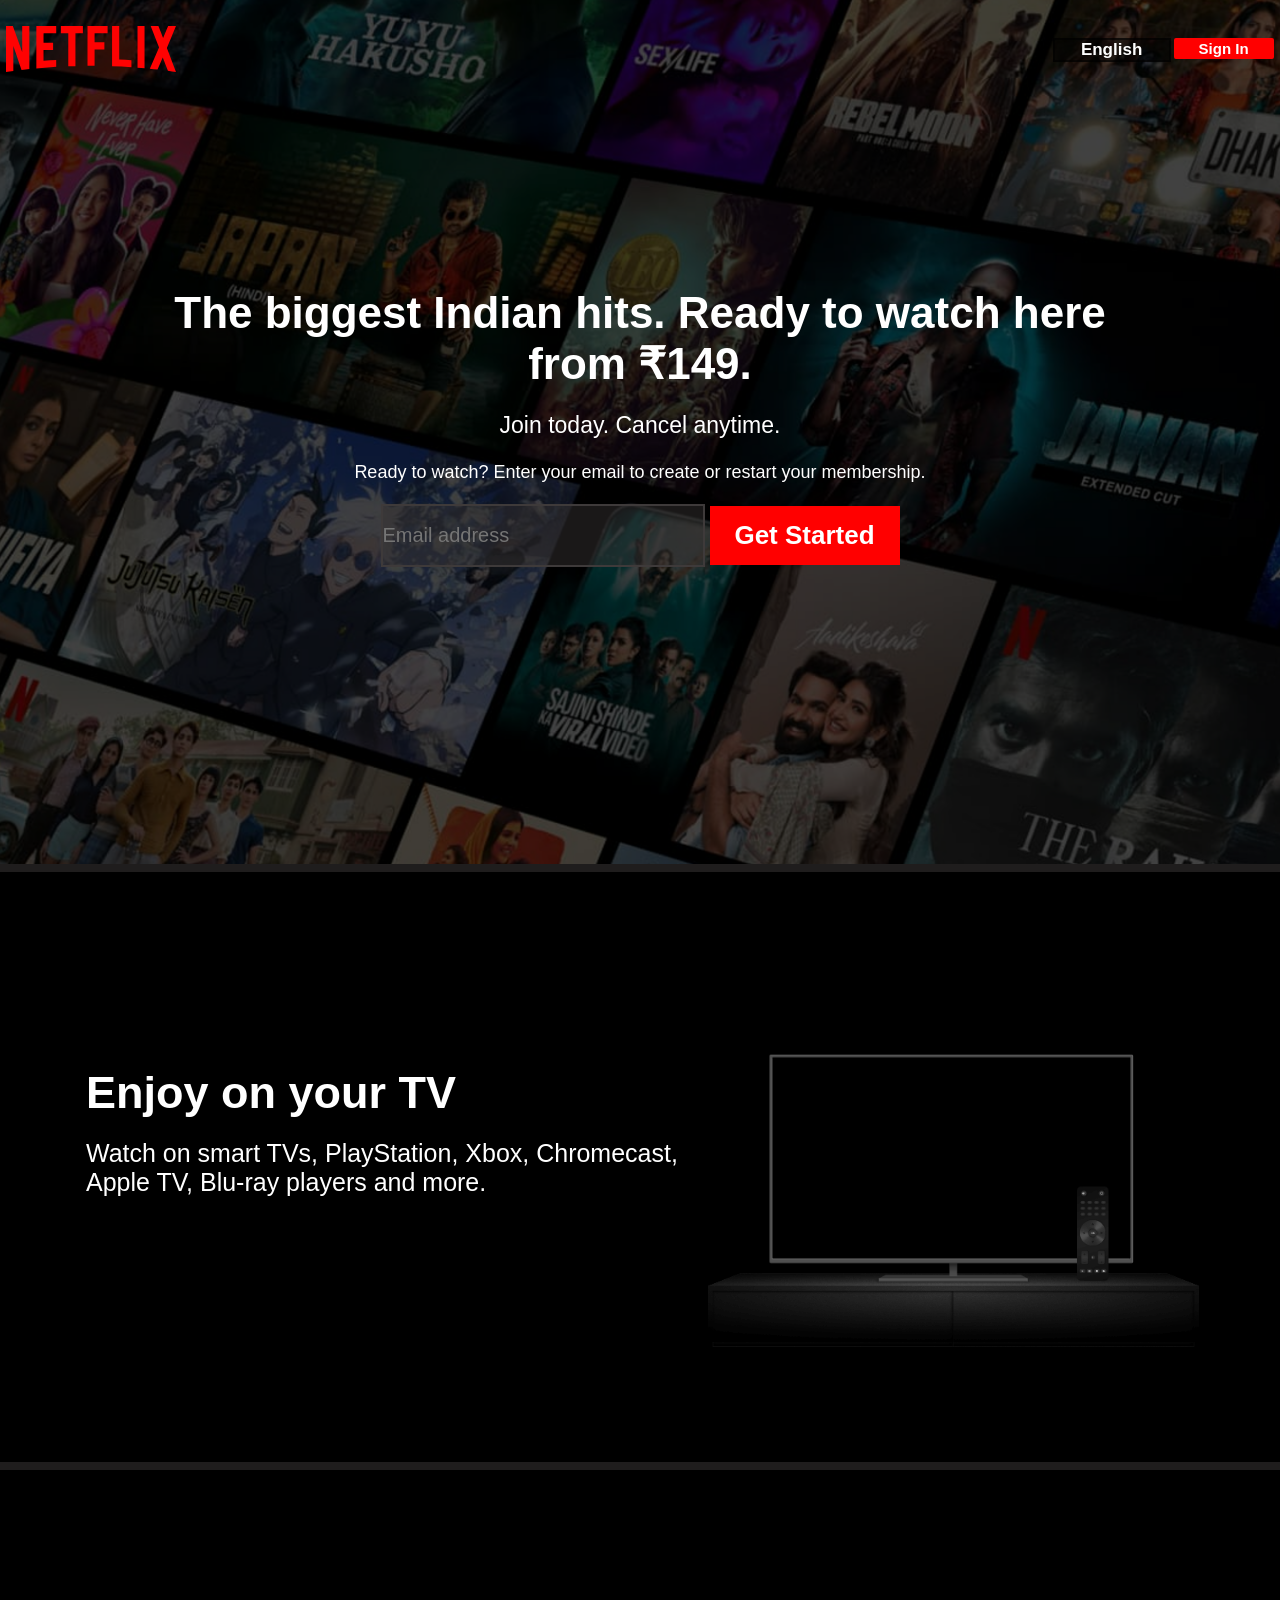
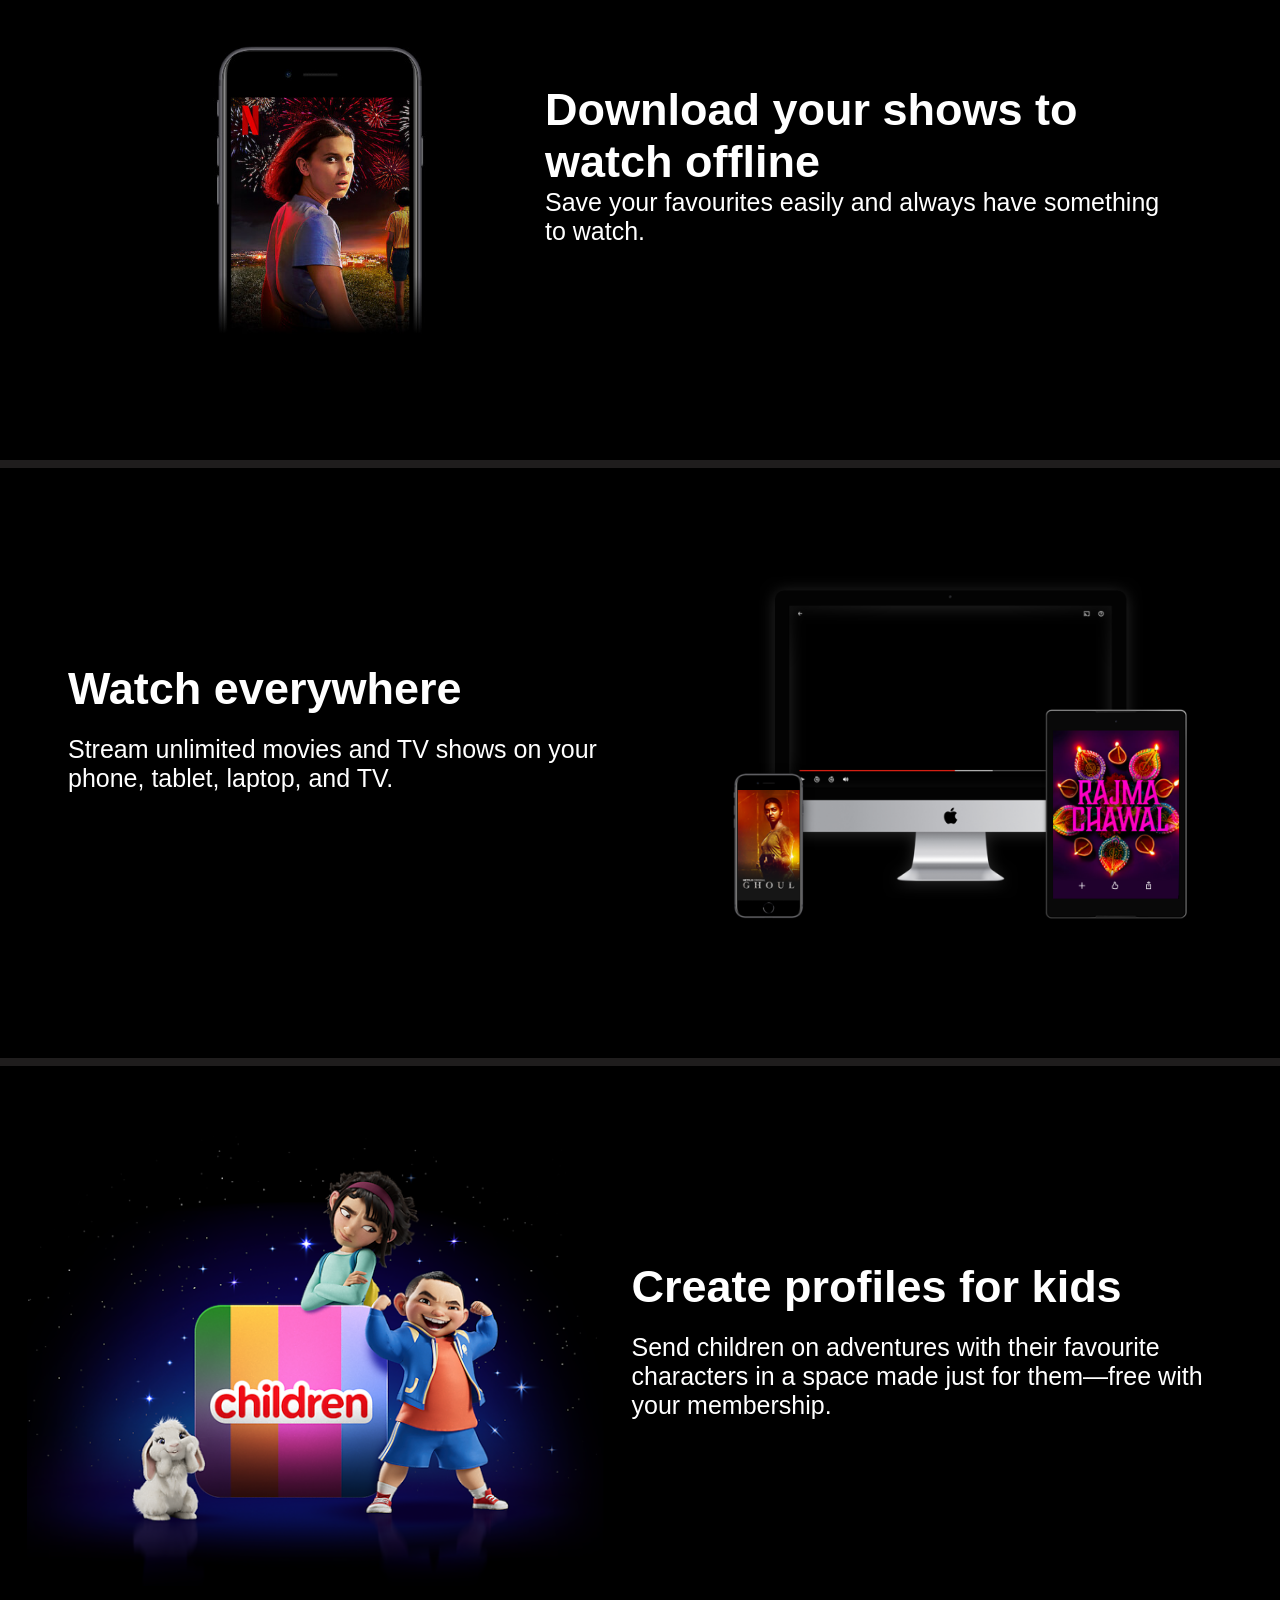
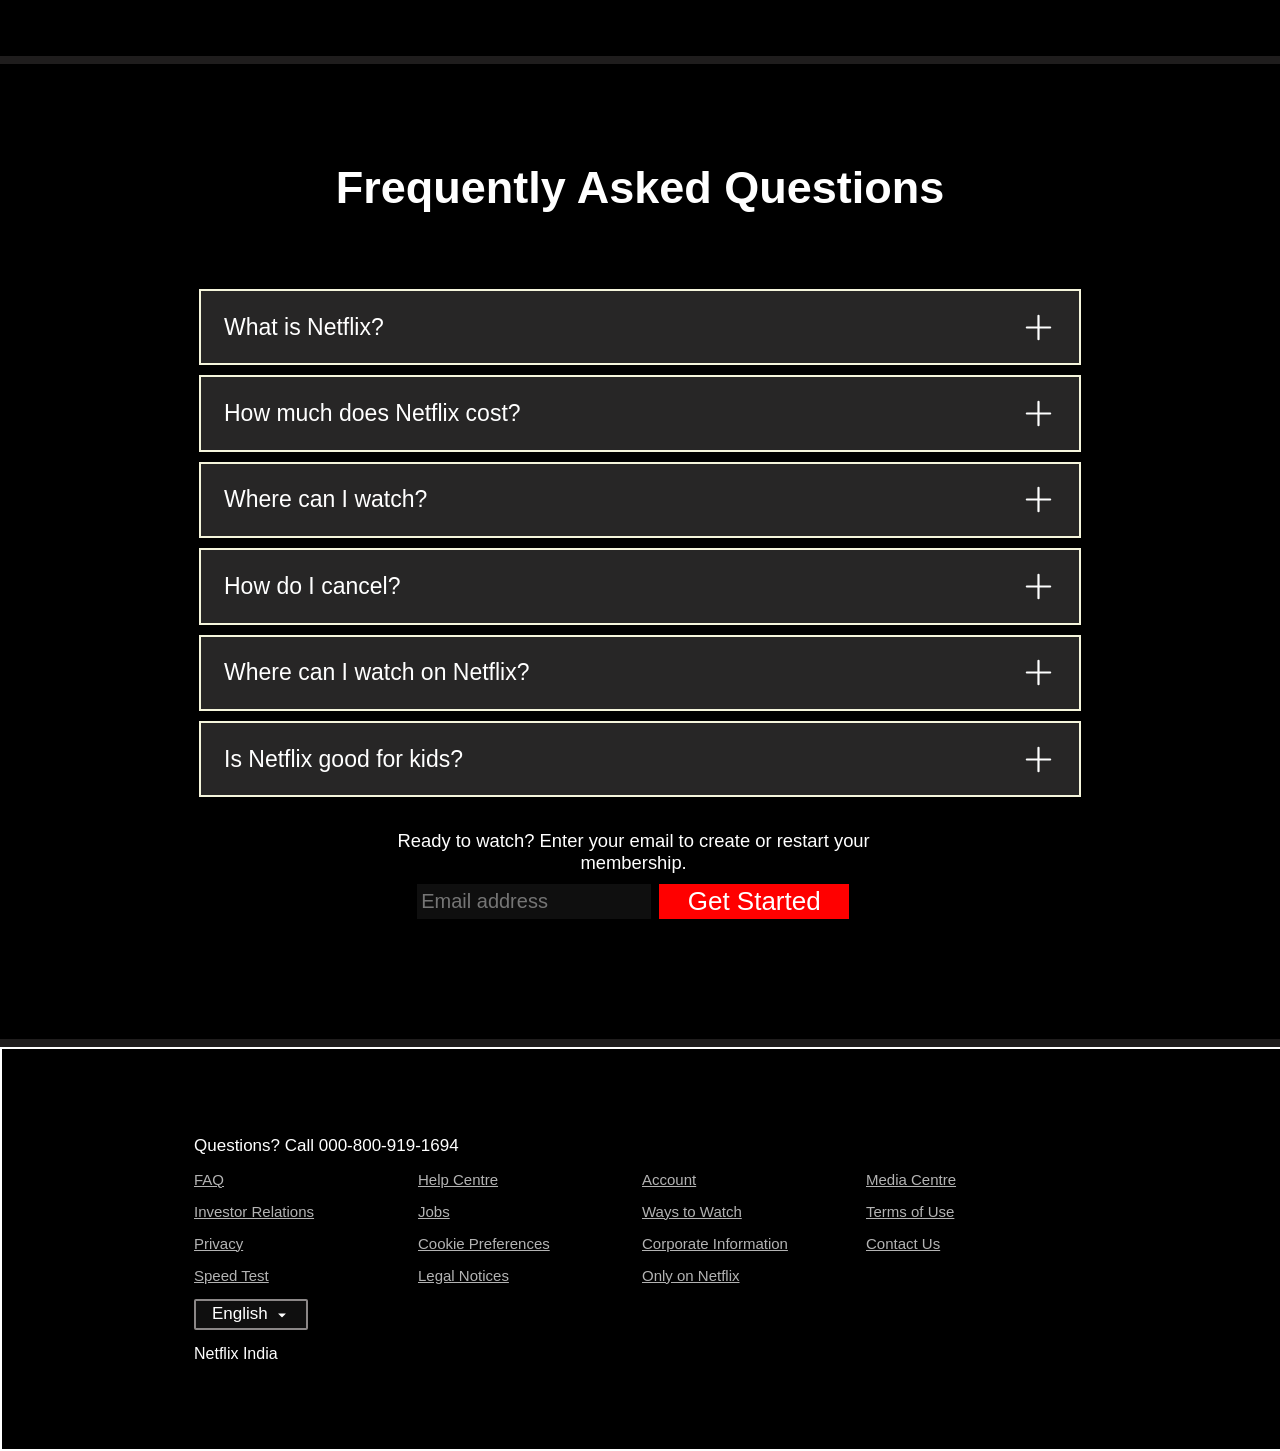
==== NetflixUIclone.html @ ffb845a6 "responsiveness added" ====
<!DOCTYPE html>
<html lang="en">
<head>
    <meta charset="UTF-8">
    <meta name="viewport" content="width=device-width, initial-scale=1.0">
    <title>netflix.in</title>
    <link rel="stylesheet" href="back.css">
    <link rel="shortcut icon" href="D:\Sigma Web Development Course\Netflix Project\favicon.ico" type="image/x-icon">
</head>
<body>
    <div class="main">
        <div class="navbar">
           <div class="netflix"><img src="netflixtextedit.svg"></div>
           <div class="clicks">
            <button class="english1">English</button>
            <button class="signature">Sign In</button>
            




           </div>

        </div>
        <div class="join">
            <span class="s1">The biggest Indian hits. Ready to watch here from ₹149.</span>
            <span class="s2">Join today. Cancel anytime.</span>
            <span class="s3">Ready to watch? Enter your email to create or restart your membership.</span>
            <div class="lowerDiv">
                <div class="email">

                    <input type="text" placeholder="Email address" id="Email">
                </div>
                <div class="get">


                    <button class="B2">Get Started </button>
                </div>
            </div>




        </div>
        
        <div class="box"></div>
    </div>
    <div class="line"></div>
    <div class="two">
        <div class="txt">

            <div class="enjoy">Enjoy on your TV </div>
            <div class="watch">Watch on smart TVs, PlayStation, Xbox, Chromecast, Apple TV, Blu-ray players and more.
            </div>
        </div>
        <div class="contents">

            <video src="NetflixVideo1.m4v" id="vid1" muted loop autoplay></video>
            <img id="img2" src="TV netflix.png">
            
        </div>
            
       
        
        

    </div>
    <div class="line"></div>
    <div class="two too">
        <img src="2strange.jpg" id="strange">
        <div class="txt2">

            <div class="enjoy" id="en1">Download your shows to watch offline</div>
            <div class="watch" id="en2">Save your favourites easily and always have something to watch.</div>
        </div>


    </div>
    <div class="line"></div>
    <div class="two" id="foo">
        <div class="txt" id="peeche">

            <div class="enjoy">Watch everywhere </div>
            <div class="watch">Stream unlimited movies and TV shows on your phone, tablet, laptop, and TV.</div>
        </div>
        <div class="tvimage saif"><video src="NetflixVideo.m4v" id="kare" muted autoplay loop></video><img
                src="AppleNetflix.png"></video></div>


    </div>
    <div class="line"></div>
    <div class="two dog">
        <img src="NetflixChildren.png" id="bache">
        <div class="txt">

            <div class="enjoy">Create profiles for kids
            </div>
            <div class="watch">Send children on adventures with their favourite characters in a space made just for
                them—free with your membership.</div>
        </div>


    </div>
    <div class="line"></div>
    <div class="last2">
        <div class="heading">
            Frequently Asked Questions
        </div>
        <div class="allques">
            <div class="ques">
                What is Netflix?
                <img src="plus-sign.svg">
             
            </div>


            <div class="ques">
                How much does Netflix cost?
                <img  id="dusre" src="plus-sign.svg">

            </div>
            <div class="ques">
                Where can I watch?
                <img src="plus-sign.svg">

            </div>
            <div class="ques">
                How do I cancel?
                <img src="plus-sign.svg">

            </div>
            <div class="ques" >
                Where can I watch on Netflix?
                <img id="paachve" src="plus-sign.svg">

            </div>
            <div class="ques">
                Is Netflix good for kids?
                <img src="plus-sign.svg">

            </div>
            <div class="bottom">
                <div class="ready">
                    Ready to watch? Enter your email to create or restart your membership.
                </div>
                <div class="bot">
                    <div class="email2">

                        <input type="text" placeholder="Email address" id="Email2">
                    </div>
                    <div class="get">


                        <button class="B2 bot2">Get Started </button>
                    </div>
                </div>


            </div>


        </div>



    </div>
    <div class="line"></div>
    <div class="last calls">
        <div class="patanhi">
        <div class="call">
            Questions? Call 000-800-919-1694
        </div>
        <div class="faq">
            <span class="relations">
                <a href="">FAQ</a>
                <a href="">Investor Relations</a>
                <a href="">Privacy</a>
                <a href="">Speed Test</a>
                <button class="eng">
                    English 
                    <div class="arr">
                        <svg width="16" height="16" viewBox="0 0 16 16" fill="none" xmlns="http://www.w3.org/2000/svg" class="default-ltr-cache-4z3qvp e1svuwfo1" data-name="CaretDown" aria-hidden="true"><path fill-rule="evenodd" clip-rule="evenodd" d="M11.5976 6.5C11.7461 6.5 11.8204 6.67956 11.7154 6.78457L8.23574 10.2643C8.10555 10.3945 7.89445 10.3945 7.76425 10.2643L4.28457 6.78457C4.17956 6.67956 4.25393 6.5 4.40244 6.5H11.5976Z" fill="currentColor"></path></svg>
                    </div>

                </button>
                <div class="Inter">Netflix India</div>



            </span>
            <span class="relations">
                <a href="">Help Centre</a>
                <a href="">Jobs</a>
                <a href="">Cookie Preferences</a>
                <a href="">Legal Notices</a>


            </span>
            <span class="relations">
                <a href="">
                    Account</a>
                <a href="">Ways to Watch</a>
                <a href="">Corporate Information</a>
                <a href="">Only on Netflix</a>


            </span>
            <span class="relations">
                <a href="">Media Centre</a>
                <a href="">Terms of Use</a>
                <a href="">Contact Us</a>




            </span>
        </div>
    </div>



    </div>

    
</body>
</html>
---- back.css ----
* {
    margin: 0;
    padding: 0;
}

body {
    background-color: black;
    overflow-x: hidden;
}

.main {
    position: relative;
    height: 96vh;

    background-image: url(BestBackground.png);

    background-position: center center;
    background-repeat: no-repeat;
    background-size: cover;

}

.box {
    position: absolute;
    top: 0px;
    width: 100%;
    height: 96vh;
    opacity: 0.66;
    background-color: black;
}

.line {
    height: 8px;
    width: 100%;
    background-color: rgb(31, 29, 29);
    margin: 0;
    padding: 0;
}

.two {
    margin: auto;
    background-color: black;
    width: 100%;
    height: 590px;
    display: flex;
    flex-direction: row;
    justify-content: center;
    align-items: center;
}

.navbar {
    position: relative;
    z-index: 1;
    width: 77vw;
    display: flex;
    /* border: 2px solid magenta; */
    height: 80px;
    align-items: center;
    justify-content: space-between;
    margin: auto;
    padding-top: 10px;
}

.netflix {
    /* border: 2px solid magenta; */
    width: 170px;
    height: 48px;

}

.clicks {
    display: flex;
    gap: 3px;
    /* border: 2px solid yellow; */
}

.english1 {
    border: 2px solid white;
    background-color: rgba(0, 0, 0, 0.5);
    color: white;
    border: 2px solid rgba(0, 0, 0, 0.5);
    width: 118px;
    height: 100%;
    font-size: 17px;
    font-weight: 700;
    cursor: pointer;

}

.signature {
    
    background-color: red;
    color: white;
    border: 2px solid red;
    width: 100px;
    height: 100%;
    font-family: sans-serif;
    font-size: 15px;
    font-weight: 700;
    border-radius: 2px;
    cursor: pointer;

}

.join {
    width: 80vw;
    color: white;
    margin: 22vh auto;
    font-family: sans-serif;
    position: relative;
    z-index: 1;
    display: flex;
    flex-direction: column;
    justify-content: center;
    align-items: center;
    /* height:50%; */
    gap: 23px;
    text-align: center;
    /* border: 2px solid brown; */
    font-size: 44px;
}

.lowerDiv {
    display: flex;
    /* border: 2px solid greenyellow; */
    flex-direction: row;
    gap: 5px;
    width: 50vw;
    justify-content: center;
    height: 59px;
}

.email {
    /* border: 2px solid white; */
    display: flex;
    justify-content: center;
    align-items: center;
}



#Email {
    width: 25vw;
    height: 100%;
    background-color: rgba(52, 49, 49, 0.5);
    border: 2px solid rgb(62, 58, 58);
}

.s1 {


    font-weight: 900;


}

.s2 {
    font-size: 23px;
}

.s3 {
    font-size: 18px;
}

.but1 {
    /* border: 2px solid orange; */
}

.b1 {
    background-color: rgba(0, 0, 0, 0.5);
    color: white;
    border: 2px solid rgba(0, 0, 0, 0.5);
    width: 118px;
    height: 100%;
    font-size: 17px;
    font-weight: 700;
    cursor: pointer;
}

.b2 {
    background-color: red;
    color: white;
    border: 2px solid red;
    width: 100px;
    height: 100%;
    font-family: sans-serif;
    font-size: 15px;
    font-weight: 700;
    border-radius: 4px;
    cursor: pointer;
}

.but2 {
    /* border: 2px solid yellow; */
}

.get {
    /* border: 2px solid orangered; */
    display: flex;
    justify-content: center;
    align-items: center;
}

.B2 {
    width: 190px;
    font-size: 26px;
    height: 100%;
    background-color: red;
    color: white;
    border: 2px solid red;
    font-weight: 680;
    cursor: pointer;
}

.two {
    margin: auto;
    background-color: black;
    width: 100vw;
    height: 590px;
    display: flex;
    flex-direction: row;
    justify-content: center;
    align-items: center;
}

.enjoy {
    /* border: 2px solid white; */
    color: white;
    font-weight: 800;
    font-size: 45px;
    font-family: sans-serif;
    width: 100%;
}



.watch {
    /* border: 2px solid magenta; */
    color: white;
    font-family: sans-serif;
    width: 97%;
    font-size: 25px;
    font-weight: 500;

}

.txt {
    display: flex;
    flex-direction: column;
    gap: 20px;
    /* border: 2px solid greenyellow; */
    height: 200px;
    padding-left: 5px;
    width: 622px;
}

.tv {
    /* border: 2px solid aqua; */
}

#img2 {
    width: 491px;
    position: relative;

}

#vid1 {
    position: absolute;
    left: 2px;
    width: 200px;
}

.contents {
    /* border: 2px solid brown; */
    position: relative;
}

#vid1 {
    position: absolute;
    left: 69px;
    width: 348px;
    height: 354px;
}

#strange {
    width: 450px;
    /* border: 2px solid rgb(0, 204, 255); */

}

.txt2 {
    display: flex;
    flex-direction: column;
    /* width:538px; */
    width: 640px;
    /* border: 2px solid brown; */

}

#en1 {
    width: 100%;

}

#en2 {
    width: 100%;

}


.tvimage img {
    width: 527px;
    height: 396px;
    /* border: 2px solid green; */
}

.saif video {
    width: 321px;
    position: absolute;
    padding-left: 100px;
    padding-top: 41px;
}

.saif img {
    position: relative;
    z-index: 1;
}

.last2 {
    height: 900px;
    margin: auto;
    background-color: black;
    width: 100%;
    text-align: center;

}

.heading {
    color: white;
    font-family: sans-serif;
    font-weight: 800;
    font-size: 45px;
    /* border: 2px solid beige; */
    width: 77vw;
    margin: 75px auto;
    padding-top: 23px;
}

.allques {
    display: flex;
    flex-direction: column;
    gap: 10px;
    /* border: 2px solid orange; */
    margin-top: -42px;
    margin: auto;
    width: 75vw;
    height: 700px;
}

.ques img {
    height: 35px;
}

.bottom {
    /* border: 2px solid white; */
    width: 40vw;
    height: 150px;
    margin: auto;
    padding: 23px;
    display: flex;
    flex-direction: column;
    gap: 10px;
}

.ready {
    /* border: 2px solid orange; */
    color: white;
    font-family: sans-serif;
    font-size: 18.4px;
    width: 39vw;
    /* margin-left: -16px;
    margin-bottom: 20px; */


}

.bot {
    width: 38vw;
    margin-left: 6px;
    display: flex;
    gap: 8px;
    /* border: 2px solid blueviolet; */
    justify-content: center;
}

.bot2 {
    font-weight: 540;
}

.email input {
    background-color: #0f0f0f;
}

.ques {
    cursor: pointer;
    display: flex;
    flex-direction: row;
    justify-content: space-between;
    align-items: center;
    width: 95%;
    border: 2px solid beige;
    margin: auto;

    color: white;
    background-color: #272626;
    height: 80px;
    font-family: sans-serif;
    font-weight: 50;
    font-size: 23px;
    padding-left: 23px;
    padding-right: 23px;
}

.last {
    height: 400px;
    justify-content: center;
    /* padding-left: 180px; */
    width: 100vw;



}

.ques:hover {
    background-color: #414141;
    transition: all 0.4s ease-out;
}

.calls {
    width: 100%;
    height: 400px;
    display: flex;
    flex-direction: column;
    border: 2px solid white;
    gap: 20px;
    align-items: center;
}

.call {


    color: white;
    font-family: sans-serif;
    /* border: 2px solid blue; */
    height: 20px;

    width: 50vw;
    font-size: 17px;


}

.patanhi {
    /* border: 2px solid green; */
    display: flex;
    flex-direction: column;
    gap: 15px;
}

.faq {
    display: grid;
    grid-template-columns: repeat(4, 1fr);
    color: white;

    width: 70vw;

}


.relations {

    /* border: 2px solid blue; */
    display: flex;
    flex-direction: column;
    gap: 15px;
    width: 99%;


}

a {
    color: rgba(255, 255, 255, 0.7);
    font-size: 15px;
    font-family: sans-serif;
}

.eng {
    color: white;
    border: 2px solid rgb(139, 135, 135);
    width: 114px;
    background-color: #0f0f0f;
    border-radius: 2px;
    font-family: sans-serif;
    font-size: 17px;
    font-weight: 500;
    display: flex;
    gap: 6px;
    padding-left: 16px;
    padding-top: 3px;
}

.arr {
    padding-top: 3px;
}

.Inter {
    font-family: sans-serif;
}

.email2 input {
    height: 100%;
    width: 100%;
    background-color: #0f0f0f;
    border: 2px solid #0f0f0f;
}
input{
    color: white;
    font-size: 20px;
    font-family: sans-serif;
}

.email2 {
    border: 2px solid #0f0f0f;
    display: flex;
    justify-content: center;
    align-items: center;
    width: 230px;

}

.dabba {
    position: relative;
    /* border: 2px solid aqua; */
    z-index: 1;
}

#bache {
    width: 600px;
    height: 450px;
    /* border: 2px solid greenyellow; */
}


@media screen and (max-width:1281px) {
    .navbar {
        width: 99vw;
    }

}

@media screen and (max-width:925px) {
    .netflix {
        width: 125px;
    }

}

@media screen and (max-width:1118px) {

    .ques {
        width: 86vw;
    }

    .two {
        height: 616px;
        flex-direction: column;

    }

    .too {
        flex-direction: column-reverse;
    }

    .dog {
        flex-direction: column-reverse;
        height: 630px;
        gap: 24px;
        height: 750px;

    }

    #bache {
        margin-bottom: 51px;
    }

    .last2 {
        height: 1000px;
    }

    .faq {
        grid-template-columns: 1fr 1fr;
        grid-template-rows: 1fr;


    }

    .enjoy {
        text-align: center;
        font-size: 35px;
    }


    .watch {
        text-align: center;
        width: 99%;
        position: relative;
        z-index: 1;
    }

    .txt {
        width: 98vw;
    }

    .txt2 {
        width: 99vw;
        gap: 18px;
    }

    #en1 {
        font-size: 35px;

    }

}

@media screen and (max-width:1156px) {
    .bot {
        flex-direction: column;
    }
}

@media screen and (max-width:1164px) {
    .email2 {
        margin: auto;
        height: 45px;
        width: 100%;
    }
}

@media screen and (max-width:705px) {
    .txt {
        width: 98vw;
    }

    .txt2 {
        width: 98vw;

    }

    .too {
        height: 750px;
    }

    #foo {
        height: 800px;

    }

    #peeche {
        margin-top: -74px;
    }

}

@media screen and (max-width:484px) {
    .join {
        font-size: 34px;
        height: 544px;
    }

    .B2 {
        width: 150px;
        font-size: 20px;
    }

    .heading {
        font-size: 33px;
    }

    .bot2 {
        height: 33px;
        font-size: 17px;
    }
}

@media screen and (max-width:665px) {
    #peeche {
        height: 193px;
    }

}

@media screen and (max-width:565px) {
    .txt {
        width: 74vw;
    }

    .ques {
        width: 91%;
    }
}

@media screen and (max-width:1414px) {
    .ques {
        width: 65vw;
    }
}

@media screen and (max-width:624px) {
    #bache {
        width: 400px;
        height: 300px;
    }


}

@media screen and (max-width:618px) {
    .lowerDiv {
        flex-direction: column;
    }

    .lowerDiv {
        height: 84px;
    }

    .email {
        height: 35px;
    }

    #Email {
        width: 100%;
    }

}

@media screen and (max-width:534px) {
    .saif img {

        width: 412px;
        height: 336px;

    }

    .saif video {
        width: 226px;

        padding-left: 90px;
        padding-top: 46px;
    }

    #vid1 {
        position: absolute;
        left: 59px;
        width: 252px;
        height: 265px;
    }

    #img2 {
        width: 368px;
        position: relative;
    }
}

@media screen and (max-width:500px) {
    .join {
        position: relative;
        top: -93px;
    }

    #strange {
        width: 356px;
    }

    .saif {
        position: relative;
        top: 100px;
    }

    .dog img {
        position: relative;
        top: 100px;

    }

    .email2 input {
        height: 100%;
        width: 100%;
        background-color: #0f0f0f;
        justify-content: center;
        position: relative;
        left: 0px;
    }

    .contents {

        position: relative;
        top: 55px;
    }
}

@media screen and (max-width:531px) {
    .last2 {
        height: 1055px;
    }

    .saif video {
        width: 201px;
        padding-left: 70px;
        padding-top: 36px;
    }

    .saif img {
        width: 343px;
        height: 274px;
    }

    #bache {
        width: 293px;
        height: 225px;
    }

    #img2 {
        width: 292px;
        position: relative;
    }

    #vid1 {
        position: absolute;
        left: 44px;
        width: 206px;
        height: 212px;
    }

}

@media screen and (max-width:571px) {
    #bache {
        position: relative;
        top: 77px;
    }
}

@media screen and (max-width:390px) {
    #bache {
        position: relative;
        top: 157px;
    }
}

@media screen and (max-width:622px) {
    .join {
        position: relative;
        top: -135px;
    }
}

@media screen and (max-width:621px) {}

@media screen and (max-width:376px) {
    #strange {
        width: 284px;
    }

    .saif video {
        width: 171px;
        padding-left: 62px;
        padding-top: 26px;
    }

    .saif img {
        width: 293px;
        height: 228px;
    }
}

@media screen and (max-width:297px) {
    #img2 {
        width: 220px;
    }

    .txt {
        position: relative;
        top: -98px;
    }

    #vid1 {
        position: absolute;
        left: 30px;
        width: 156px;
        height: 157px;
    }

    .too {
        height: 593px;
    }

    #strange {
        width: 224px;
    }
}

@media screen and (max-width:359px) {
    .navbar {
        flex-direction: column;
    }



}

@media screen and (max-width:310px) {
    #img2 {
        width: 228px;

    }

    #vid1 {

        left: 29px;
        width: 167px;
        height: 166px;
    }

    #strange {
        width: 225px;
    }

    .too {
        height: 593px;
    }

    #peeche {
        position: relative;
        top: -42px;
    }

    #foo {
        height: 649px;
    }

    .saif img {
        width: 240px;
        height: 179px;
    }

    .saif video {
        width: 139px;
        padding-left: 48px;
        padding-top: 22px;
    }

    #bache {
        height: 153px;


        width: 202px;
    }
}

@media screen and (max-width:538px) {


    .ques {
        font-size: 15px;
        padding-left: 0px;
        padding-right: -2px;
    }



      
    
}

@media screen and (max-width:370px) {
    .ques img {
        margin-right: -23px;
    }


}

@media screen and (min-width: 820px) and (max-width: 1024px) and (min-height: 1180px) and (max-height: 1366px) {
    .join{
        height:550px;
    }
    
   
}
@media screen and (min-width: 1024px) and (max-width: 1027px) and (min-height: 1366px) and (max-height: 1368px) {
    .join{
        height:540px;
    }
   
}
@media screen and (min-width: 912px) and (max-width: 914px) and (min-height: 1368px) and (max-height: 1369px) {
    .join{
        height:540px;
    }
   
}
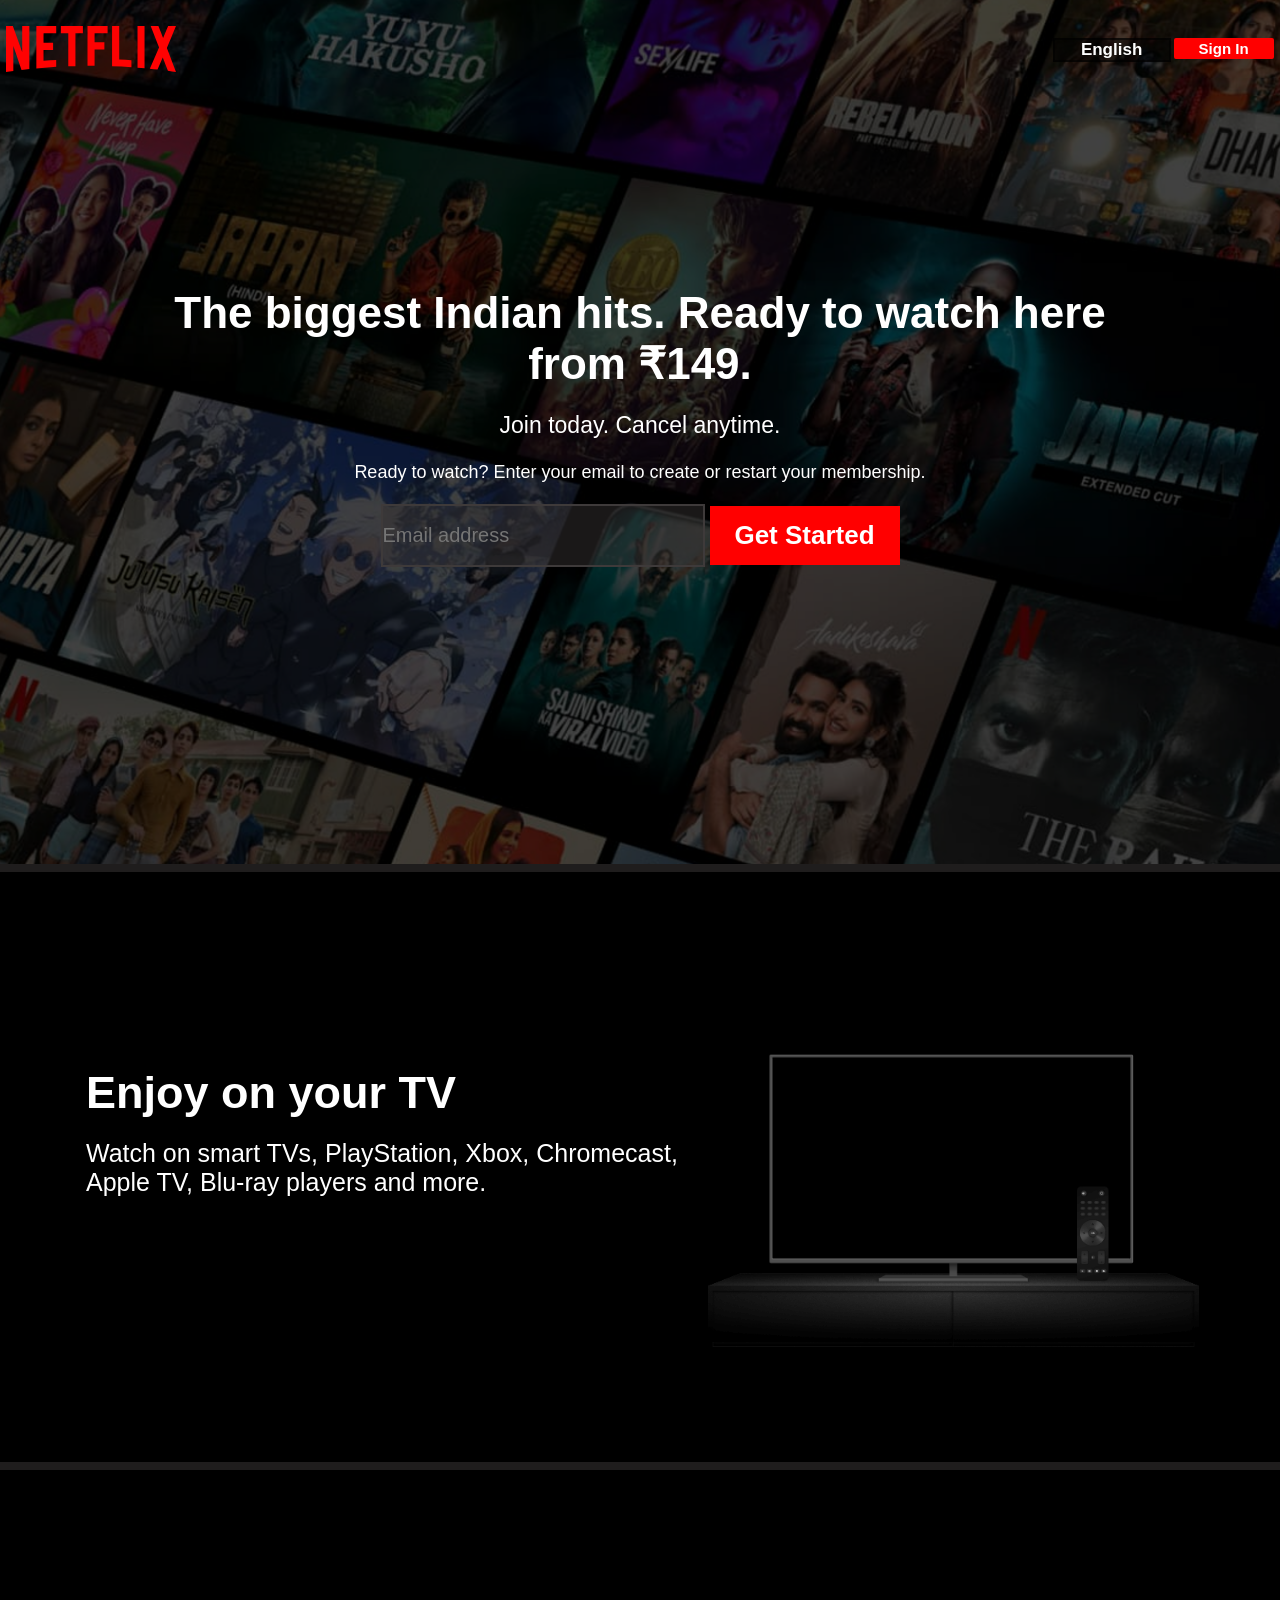
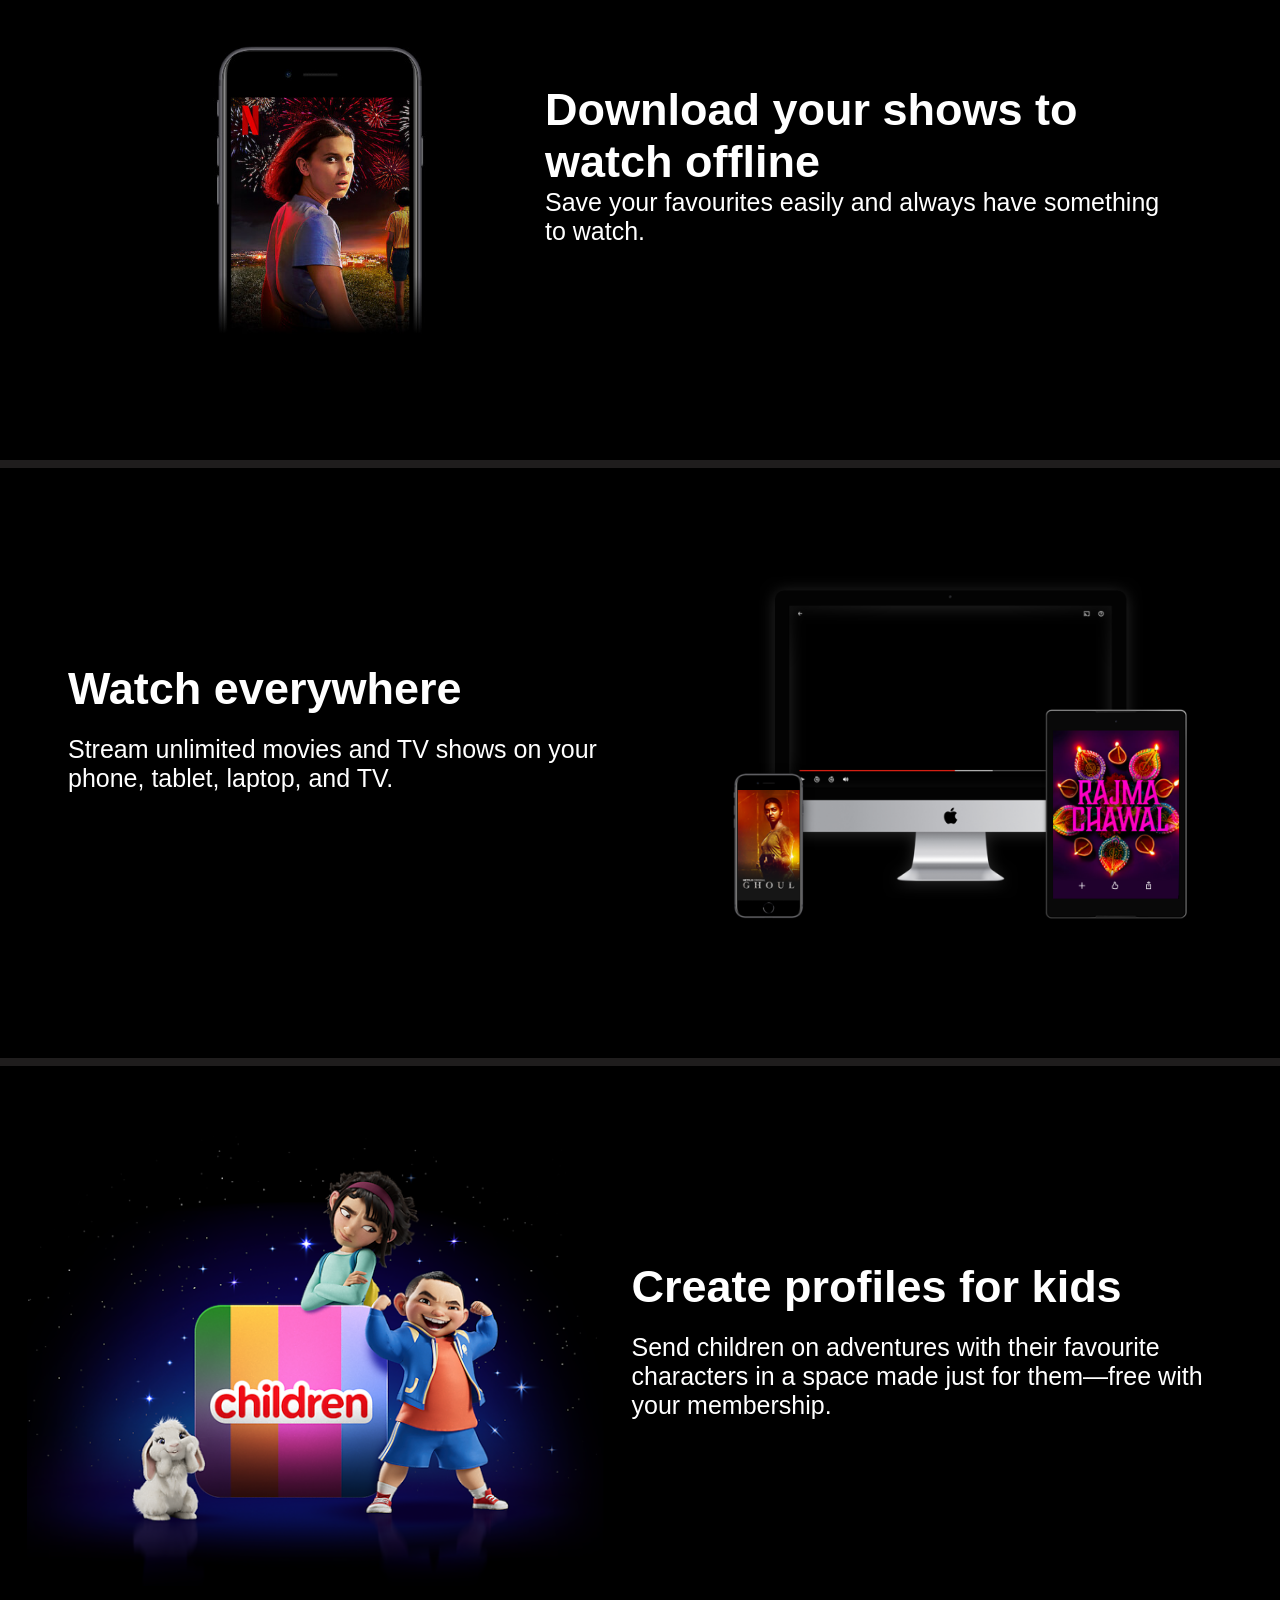
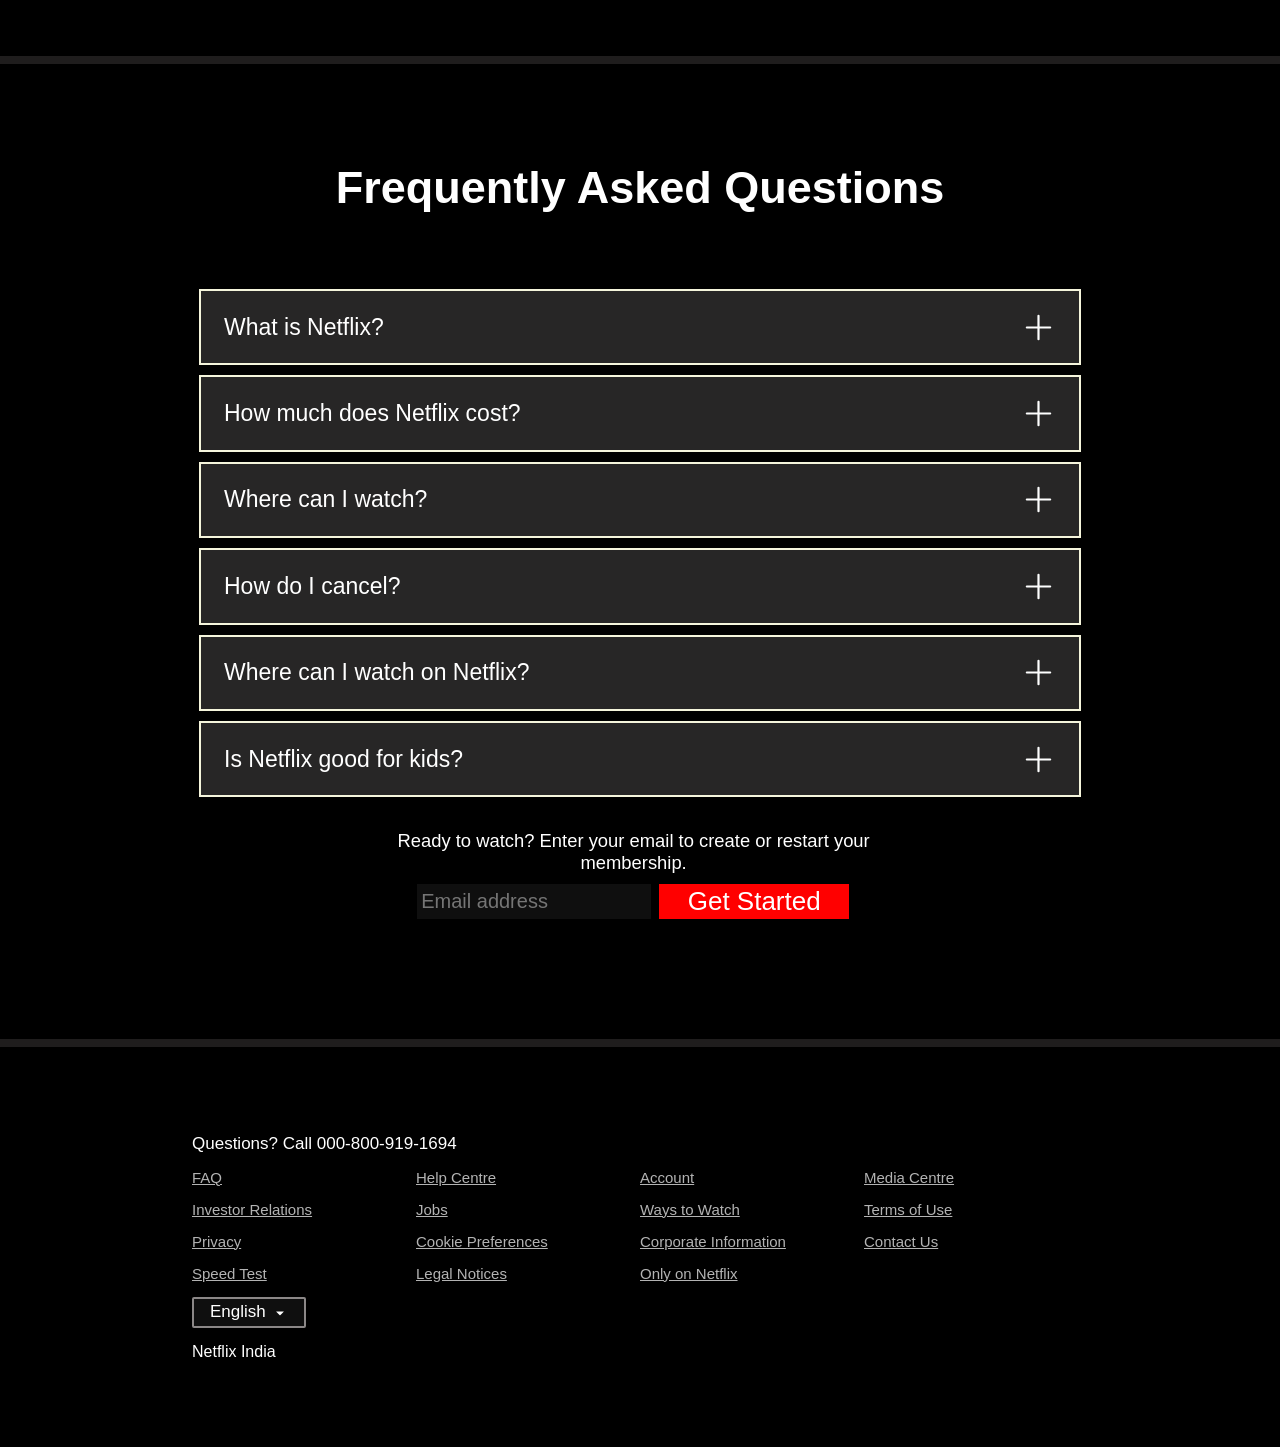
==== commit b9f40bde: "responsivenessAdded" ====
--- a/NetflixUIclone.html
+++ b/NetflixUIclone.html
@@ -5,7 +5,7 @@
     <meta name="viewport" content="width=device-width, initial-scale=1.0">
     <title>netflix.in</title>
     <link rel="stylesheet" href="back.css">
-    <link rel="shortcut icon" href="D:\Sigma Web Development Course\Netflix Project\favicon.ico" type="image/x-icon">
+    
 </head>
 <body>
     <div class="main">
--- a/back.css
+++ b/back.css
@@ -441,7 +441,7 @@
     height: 400px;
     display: flex;
     flex-direction: column;
-    border: 2px solid white;
+    /* border: 2px solid white; */
     gap: 20px;
     align-items: center;
 }
